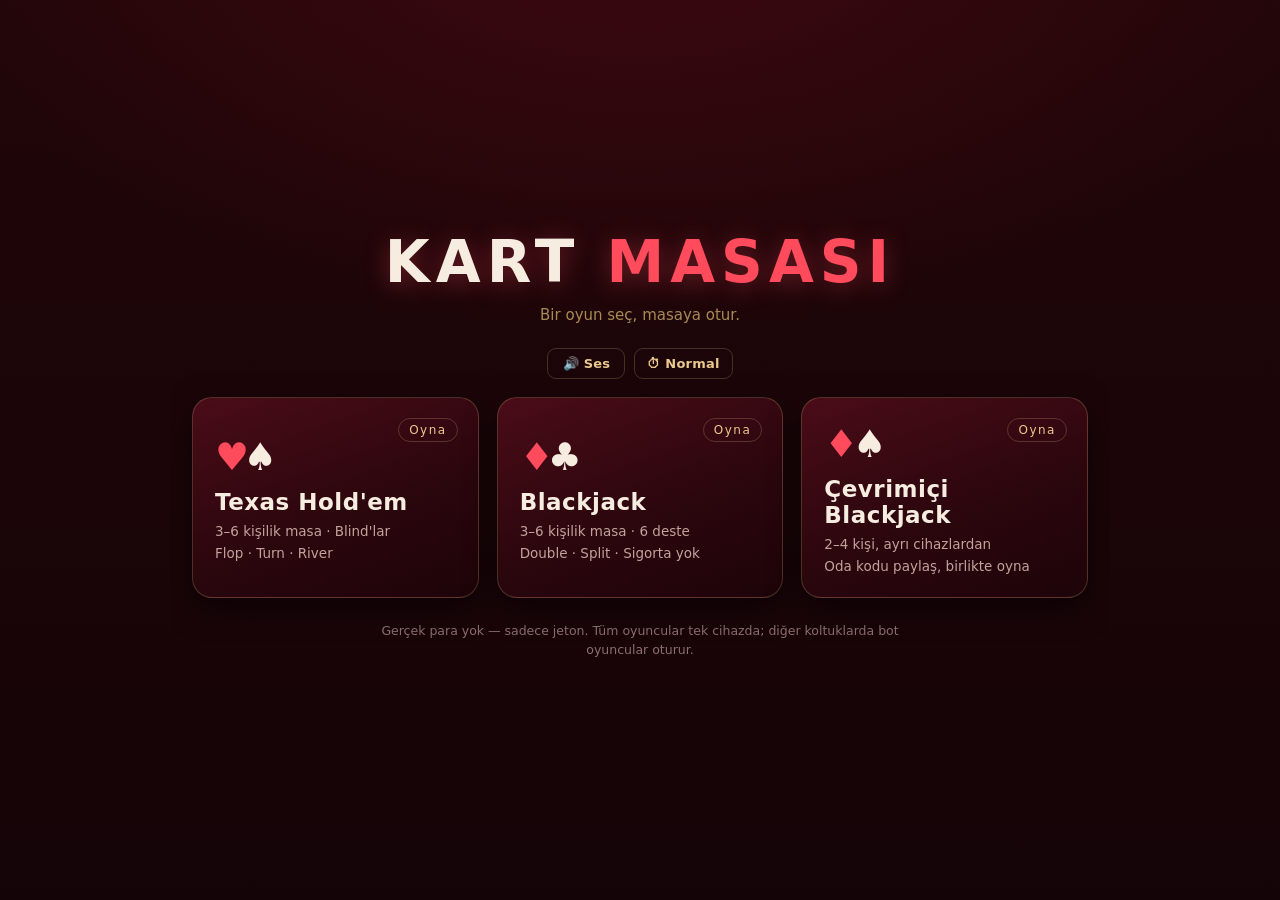
==== index.html @ 3db3d796 "Blackjack masasını sabit saat düzenine geçir Dikey ekranda koltuklar esnek satır düzenindeydi ve sır" ====
<!DOCTYPE html>
<html lang="tr">
<head>
<meta charset="utf-8">
<meta name="viewport" content="width=device-width, initial-scale=1, viewport-fit=cover, maximum-scale=1">
<title>Kart Masası — Texas Hold'em & Blackjack</title>

<link rel="manifest" href="manifest.webmanifest">
<meta name="theme-color" content="#8c1526">
<meta name="description" content="Texas Hold'em ve Blackjack — tek cihazda, botlara karşı.">
<meta name="mobile-web-app-capable" content="yes">
<meta name="apple-mobile-web-app-capable" content="yes">
<meta name="apple-mobile-web-app-status-bar-style" content="black-translucent">
<meta name="apple-mobile-web-app-title" content="Kart Masası">
<link rel="apple-touch-icon" href="icons/apple-touch-icon.png">
<link rel="icon" href="icons/icon-192.png" type="image/png">

<link rel="stylesheet" href="css/style.css?v=20">
</head>
<body>

<!-- ==================== MENÜ ==================== -->
<section id="screen-menu" class="screen active">
  <div class="menu-wrap">
    <h1 class="logo">KART <span>MASASI</span></h1>
    <p class="tagline">Bir oyun seç, masaya otur.</p>
    <div class="menu-tools">
      <button class="btn ghost small sfx-btn" data-sfx-btn>🔊 Ses</button>
      <button class="btn ghost small sfx-btn" data-speed-btn>⏱ Normal</button>
    </div>

    <div class="game-cards">
      <button class="game-card" data-game="poker">
        <div class="gc-icon"><span class="s-red">♥</span><span>♠</span></div>
        <h2>Texas Hold'em</h2>
        <p>3–6 kişilik masa · Blind'lar<br>Flop · Turn · River</p>
        <span class="gc-go">Oyna</span>
      </button>
      <button class="game-card" data-game="blackjack">
        <div class="gc-icon"><span class="s-red">♦</span><span>♣</span></div>
        <h2>Blackjack</h2>
        <p>3–6 kişilik masa · 6 deste<br>Double · Split · Sigorta yok</p>
        <span class="gc-go">Oyna</span>
      </button>
      <button class="game-card" data-game="online">
        <div class="gc-icon"><span class="s-red">♦</span><span>♠</span></div>
        <h2>Çevrimiçi Blackjack</h2>
        <p>2–4 kişi, ayrı cihazlardan<br>Oda kodu paylaş, birlikte oyna</p>
        <span class="gc-go">Oyna</span>
      </button>
    </div>
    <p class="footnote">Gerçek para yok — sadece jeton. Tüm oyuncular tek cihazda; diğer koltuklarda bot oyuncular oturur.</p>
  </div>
</section>

<!-- ==================== KURULUM ==================== -->
<section id="screen-setup" class="screen">
  <div class="menu-wrap">
    <button class="btn ghost back-btn" data-goto="menu">‹ Geri</button>
    <h2 class="setup-title" id="setup-title">Masayı Kur</h2>

    <div class="field">
      <label>Adın</label>
      <input id="setup-name" type="text" maxlength="12" value="Sen" autocomplete="off">
    </div>

    <div class="field">
      <label>Masadaki oyuncu sayısı <span class="hint">(sen dahil)</span></label>
      <div class="chip-row" id="setup-count">
        <button class="chip-btn" data-v="3">3</button>
        <button class="chip-btn selected" data-v="4">4</button>
        <button class="chip-btn" data-v="5">5</button>
        <button class="chip-btn" data-v="6">6</button>
      </div>
    </div>

    <div class="field">
      <label>Başlangıç jetonu</label>
      <div class="chip-row" id="setup-stack">
        <button class="chip-btn" data-v="500">500</button>
        <button class="chip-btn selected" data-v="1000">1.000</button>
        <button class="chip-btn" data-v="2500">2.500</button>
        <button class="chip-btn" data-v="5000">5.000</button>
      </div>
    </div>

    <div class="field" id="setup-blind-field">
      <label>Başlangıç blind'ları</label>
      <div class="chip-row" id="setup-blinds">
        <button class="chip-btn selected" data-v="10">5 / 10</button>
        <button class="chip-btn" data-v="20">10 / 20</button>
        <button class="chip-btn" data-v="50">25 / 50</button>
      </div>
    </div>

    <div class="field" id="setup-blindup-field">
      <label>Blind artışı <span class="hint">(turnuva temposu)</span></label>
      <div class="chip-row" id="setup-blindup">
        <button class="chip-btn selected" data-v="0">Kapalı</button>
        <button class="chip-btn" data-v="5">5 elde bir</button>
        <button class="chip-btn" data-v="10">10 elde bir</button>
        <button class="chip-btn" data-v="20">20 elde bir</button>
      </div>
    </div>

    <button class="btn primary big" id="setup-start">Masaya Otur</button>
  </div>
</section>

<!-- ==================== ÇEVRİMİÇİ KURULUM ==================== -->
<section id="screen-online" class="screen">
  <div class="menu-wrap">
    <button class="btn ghost back-btn" data-goto="menu">‹ Geri</button>
    <h2 class="setup-title">Çevrimiçi Blackjack</h2>

    <div class="field">
      <label>Adın</label>
      <input id="ol-name" type="text" maxlength="12" value="Sen" autocomplete="off">
    </div>

    <button class="btn primary big" id="ol-create">Yeni Oda Kur</button>
    <div class="or"><span>veya</span></div>

    <div class="field">
      <label>Oda kodu</label>
      <input id="ol-code" type="text" maxlength="8" placeholder="ABCDE"
             autocomplete="off" autocapitalize="characters" spellcheck="false">
    </div>
    <button class="btn big" id="ol-join">Odaya Katıl</button>

    <p class="footnote" id="ol-status"></p>
    <p class="footnote">Masayı kuran kişi koltuk sayısını ve jetonu belirler.
      En fazla 4 gerçek kişi oturur, kalan koltuklarda bot oynar.</p>
  </div>
</section>

<!-- ==================== POKER ==================== -->
<section id="screen-poker" class="screen">
  <header class="topbar">
    <button class="btn ghost small" data-goto="menu">‹ Menü</button>
    <div class="topbar-info">
      <span>El <b id="pk-hand">1</b></span>
      <span>Blind <b id="pk-blinds">5/10</b><i id="pk-level"></i></span>
      <span class="stage-badge" id="pk-stage">Preflop</span>
    </div>
    <div class="topbar-right">
      <button class="btn ghost small sfx-btn" id="pk-eye">👁 Açık</button>
      <button class="btn ghost small sfx-btn" data-speed-btn>⏱ Normal</button>
      <button class="btn ghost small sfx-btn" data-sfx-btn>🔊 Ses</button>
      <button class="btn ghost small" id="pk-log-toggle">Kayıt</button>
    </div>
  </header>

  <div class="table-area">
    <div class="felt" id="pk-felt">
      <div class="felt-inner"></div>
      <div class="board-zone">
        <div class="pot-display">POT <b id="pk-pot">0</b></div>
        <div class="community" id="pk-community"></div>
        <div class="board-msg" id="pk-msg"></div>
      </div>
      <div class="seats" id="pk-seats"></div>
    </div>
  </div>

  <footer class="actionbar" id="pk-actions">
    <div class="my-hand">
      <div class="hand-cards" id="pk-my-cards"></div>
      <div class="my-hand-name" id="pk-my-name"></div>
    </div>
    <div class="act-info">
      <span id="pk-you-chips">Jeton: 1000</span>
      <span id="pk-tocall"></span>
    </div>
    <div class="act-buttons">
      <button class="btn danger" id="pk-fold">Fold</button>
      <button class="btn" id="pk-check">Check</button>
      <button class="btn primary" id="pk-raise">Raise</button>
    </div>
    <div class="raise-row" id="pk-raise-row">
      <input type="range" id="pk-raise-slider" min="0" max="100" value="0">
      <div class="raise-meta">
        <b id="pk-raise-amount">0</b>
        <div class="quick">
          <button data-q="0.5">½ Pot</button>
          <button data-q="0.75">¾ Pot</button>
          <button data-q="1">Pot</button>
          <button data-q="all">All-in</button>
        </div>
        <button class="btn primary small" id="pk-raise-confirm">Onayla</button>
        <button class="btn ghost small" id="pk-raise-cancel">Vazgeç</button>
      </div>
    </div>
    <button class="btn primary big hidden" id="pk-next">Sonraki El</button>
  </footer>

  <aside class="logpanel" id="pk-logpanel"><div class="log-head">Oyun Kaydı</div><ul id="pk-log"></ul></aside>
</section>

<!-- ==================== BLACKJACK ==================== -->
<section id="screen-blackjack" class="screen">
  <header class="topbar">
    <button class="btn ghost small" data-goto="menu">‹ Menü</button>
    <div class="topbar-info">
      <span>El <b id="bj-hand">1</b></span>
      <span>Deste <b id="bj-shoe">6</b></span>
      <span class="code-badge" id="bj-code-badge" hidden></span>
      <span class="clock" id="bj-clock" hidden></span>
      <span class="stage-badge" id="bj-stage">Bahis</span>
    </div>
    <div class="topbar-right">
      <button class="btn ghost small sfx-btn" data-speed-btn>⏱ Normal</button>
      <button class="btn ghost small sfx-btn" data-sfx-btn>🔊 Ses</button>
      <button class="btn ghost small" id="bj-log-toggle">Kayıt</button>
    </div>
  </header>

  <div class="table-area">
    <div class="felt bj" id="bj-felt">
      <div class="felt-inner"></div>
      <div class="dealer-zone">
        <div class="seat-name dealer-name">KRUPİYE <span id="bj-dealer-total"></span></div>
        <div class="hand-cards" id="bj-dealer-cards"></div>
      </div>
      <div class="board-msg" id="bj-msg">Bahsini koy</div>
      <div class="bj-shoe" id="bj-shoe-visual" aria-hidden="true">
        <div class="card back"></div>
        <div class="card back"></div>
        <div class="card back"></div>
        <span class="shoe-label">DESTE</span>
      </div>
      <div class="bj-seats" id="bj-seats"></div>
    </div>
  </div>

  <footer class="actionbar">
    <div class="my-hand">
      <div class="hand-cards" id="bj-my-cards"></div>
      <div class="my-hand-name" id="bj-my-name"></div>
    </div>
    <div class="act-info">
      <span id="bj-you-chips">Jeton: 1000</span>
      <span id="bj-you-bet"></span>
    </div>
    <div class="act-buttons" id="bj-bet-buttons">
      <button class="btn" data-bet="10">+10</button>
      <button class="btn" data-bet="25">+25</button>
      <button class="btn" data-bet="100">+100</button>
      <button class="btn ghost" id="bj-bet-clear">Sıfırla</button>
      <button class="btn primary" id="bj-deal">Dağıt</button>
    </div>
    <div class="act-buttons hidden" id="bj-play-buttons">
      <button class="btn primary" id="bj-hit"><span class="lbl-wide">Kart Çek</span><span class="lbl-narrow">Çek</span></button>
      <button class="btn" id="bj-stand">Dur</button>
      <button class="btn" id="bj-double">Double</button>
      <button class="btn" id="bj-split">Split</button>
    </div>
    <button class="btn primary big hidden" id="bj-next">Sonraki El</button>
  </footer>

  <div class="lobby" id="bj-lobby" hidden>
    <div class="lobby-box">
      <div class="lobby-code">ODA KODU <b id="bj-code">—</b></div>
      <button class="btn ghost small" id="bj-copy">Kodu kopyala</button>
      <ul class="lobby-players" id="bj-lobby-players"></ul>

      <div id="bj-lobby-host" hidden>
        <div class="field">
          <label>Koltuk sayısı</label>
          <div class="chip-row" id="ol-seats">
            <button class="chip-btn" data-v="3">3</button>
            <button class="chip-btn selected" data-v="4">4</button>
            <button class="chip-btn" data-v="5">5</button>
            <button class="chip-btn" data-v="6">6</button>
          </div>
        </div>
        <div class="field">
          <label>Başlangıç jetonu</label>
          <div class="chip-row" id="ol-stack">
            <button class="chip-btn" data-v="500">500</button>
            <button class="chip-btn selected" data-v="1000">1.000</button>
            <button class="chip-btn" data-v="2500">2.500</button>
          </div>
        </div>
        <button class="btn primary big" id="bj-start-online">Oyunu Başlat</button>
      </div>
      <p class="lobby-wait" id="bj-lobby-wait">Masayı kuran kişinin başlatması bekleniyor…</p>
    </div>
  </div>

  <aside class="logpanel" id="bj-logpanel"><div class="log-head">Oyun Kaydı</div><ul id="bj-log"></ul></aside>
</section>

<!-- Kurallar ES modülü olarak yüklenir; sunucu da aynı dosyayı kullanır -->
<script type="module">
  import * as R from './js/rules.js?v=20';
  window.Rules = R;
</script>
<script src="js/sfx.js?v=20"></script>
<script src="js/speed.js?v=20"></script>
<script src="js/cards.js?v=20"></script>
<script src="js/poker.js?v=20"></script>
<script src="js/blackjack.js?v=20"></script>
<script src="js/online.js?v=20"></script>
<script src="js/app.js?v=20"></script>
</body>
</html>
---- css/style.css ----
/* ============ Kart Masası — kırmızı tema ============ */
:root{
  --bg:#150407;
  --bg-2:#210609;
  --felt-1:#8c1526;
  --felt-2:#4a0812;
  --felt-3:#2a040a;
  --red:#c8172c;
  --red-hi:#ff4b5c;
  --red-soft:#7c1020;
  --gold:#e9c98d;
  --gold-dim:#a98a55;
  --cream:#f6ece0;
  --ink:#1b1216;
  --ok:#3fbf6b;
  --line:rgba(233,201,141,.22);
  --shadow:0 10px 30px rgba(0,0,0,.55);
  --radius:14px;
  color-scheme: dark;
}

*{box-sizing:border-box}
html,body{height:100%}
body{
  margin:0;
  -webkit-tap-highlight-color:transparent;
  -webkit-user-select:none; user-select:none;
  touch-action:manipulation;
  overscroll-behavior:none;
}
input, textarea{-webkit-user-select:text; user-select:text}
body{
  font-family:-apple-system,BlinkMacSystemFont,"SF Pro Text","Segoe UI",Inter,system-ui,sans-serif;
  background:
    radial-gradient(1200px 700px at 50% -10%, #3d0810 0%, transparent 60%),
    linear-gradient(180deg, var(--bg-2), var(--bg));
  color:var(--cream);
  -webkit-font-smoothing:antialiased;
  overflow:hidden;
}

.screen{position:fixed; inset:0; display:none; flex-direction:column}
.screen.active{display:flex}
.hidden{display:none !important}
/* hidden özniteliği her zaman kazansın — .lobby{display:flex} gibi kurallar onu ezmesin */
[hidden]{display:none !important}

/* ---------- Butonlar ---------- */
.btn{
  font:inherit; font-weight:600; letter-spacing:.2px;
  padding:11px 18px; border-radius:11px; cursor:pointer;
  border:1px solid var(--line);
  background:linear-gradient(180deg,#43101a,#2a0810);
  color:var(--cream);
  transition:transform .08s ease, filter .15s ease, background .15s ease;
}
.btn:hover{filter:brightness(1.18)}
.btn:active{transform:translateY(1px)}
.btn:disabled{opacity:.35; cursor:not-allowed; filter:none}
.btn.primary{background:linear-gradient(180deg,var(--red-hi),var(--red)); border-color:#ff8a94; color:#fff; box-shadow:0 6px 18px rgba(200,23,44,.35)}
.btn.danger{background:linear-gradient(180deg,#3a1016,#240509); color:#ffb3ba; border-color:rgba(255,120,130,.3)}
.btn.ghost{background:transparent; color:var(--gold); border-color:var(--line)}
.btn.small{padding:7px 12px; font-size:13px; border-radius:9px}
.btn.big{padding:15px 26px; font-size:17px; width:100%; max-width:340px}

/* ---------- Menü ---------- */
.menu-wrap{
  margin:auto;
  padding:calc(28px + env(safe-area-inset-top)) calc(22px + env(safe-area-inset-right)) calc(28px + env(safe-area-inset-bottom)) calc(22px + env(safe-area-inset-left)); width:min(940px,100%);
  display:flex; flex-direction:column; align-items:center; gap:18px;
  max-height:100%; overflow:auto;
}
.logo{
  margin:0; font-size:clamp(34px,6vw,58px); font-weight:800; letter-spacing:6px;
  color:var(--cream); text-shadow:0 4px 24px rgba(255,75,92,.35);
}
.logo span{color:var(--red-hi)}
.tagline{margin:-8px 0 6px; color:var(--gold-dim); font-size:15px}
.footnote{margin-top:6px; color:#8b6f6f; font-size:12.5px; text-align:center; max-width:520px; line-height:1.5}

.game-cards{display:grid; grid-template-columns:repeat(auto-fit,minmax(260px,1fr)); gap:18px; width:100%}
.game-card{
  position:relative; text-align:left; cursor:pointer; color:var(--cream);
  padding:24px 22px 20px; border-radius:20px;
  border:1px solid var(--line);
  background:linear-gradient(160deg,#4a0c18 0%, #2a060d 60%, #1d0409 100%);
  box-shadow:var(--shadow);
  transition:transform .16s ease, box-shadow .16s ease, border-color .16s;
  font:inherit;
}
.game-card:hover{transform:translateY(-4px); border-color:var(--red-hi); box-shadow:0 16px 40px rgba(0,0,0,.6)}
.game-card h2{margin:10px 0 6px; font-size:23px; letter-spacing:.5px}
.game-card p{margin:0; color:#c2a29a; font-size:13.5px; line-height:1.6}
.gc-icon{font-size:38px; letter-spacing:-6px}
.gc-icon .s-red{color:var(--red-hi)}
.gc-go{
  position:absolute; top:20px; right:20px; font-size:12px; letter-spacing:1.5px;
  color:var(--gold); border:1px solid var(--line); padding:4px 10px; border-radius:20px;
}

/* ---------- Kurulum ---------- */
.back-btn{align-self:flex-start}
.setup-title{margin:4px 0 6px; font-size:28px; letter-spacing:1px}
.field{width:100%; max-width:460px; display:flex; flex-direction:column; gap:9px}
.field label{font-size:13px; color:var(--gold); letter-spacing:.6px; text-transform:uppercase}
.field .hint{color:var(--gold-dim); text-transform:none; letter-spacing:0}
.field input{
  font:inherit; padding:12px 14px; border-radius:11px; color:var(--cream);
  background:#210609; border:1px solid var(--line); outline:none;
}
.field input:focus{border-color:var(--red-hi)}
.chip-row{display:flex; gap:9px; flex-wrap:wrap}
.chip-btn{
  font:inherit; font-weight:600; cursor:pointer; flex:1; min-width:66px;
  padding:12px 8px; border-radius:11px; color:var(--cream);
  background:#240709; border:1px solid var(--line);
  transition:.15s;
}
.chip-btn:hover{border-color:var(--red-hi)}
.chip-btn.selected{background:linear-gradient(180deg,var(--red-hi),var(--red)); border-color:#ff8a94; color:#fff}

/* ---------- Üst bar ---------- */
.topbar{
  display:flex; align-items:center; justify-content:space-between; gap:10px;
  padding:calc(10px + env(safe-area-inset-top)) calc(14px + env(safe-area-inset-right)) 10px calc(14px + env(safe-area-inset-left)); border-bottom:1px solid rgba(233,201,141,.12);
  background:rgba(20,4,7,.7); backdrop-filter:blur(8px); flex:0 0 auto;
}
.topbar-right{display:flex; gap:8px; align-items:center}
.menu-tools{display:flex; gap:9px}
.sfx-btn{min-width:78px; transition:.15s}
.sfx-btn.muted{color:#8b6f6f; border-color:rgba(233,201,141,.12)}
.topbar-info{display:flex; gap:16px; align-items:center; font-size:13px; color:#c9a9a2; flex-wrap:wrap; justify-content:center}
.topbar-info b{color:var(--cream)}
.topbar-info i{font-style:normal; color:var(--gold-dim); font-size:12px}
.stage-badge{
  padding:4px 11px; border-radius:20px; font-size:12px; letter-spacing:1px; text-transform:uppercase;
  background:rgba(255,75,92,.14); border:1px solid rgba(255,75,92,.35); color:#ffb9c0;
}

/* ---------- Masa ---------- */
.table-area{flex:1 1 auto; display:flex; padding:14px; min-height:0}
.felt{
  position:relative; margin:auto; width:100%; height:100%;
  max-width:1080px; border-radius:50%/34%;
  background:
    radial-gradient(60% 70% at 50% 40%, var(--felt-1) 0%, var(--felt-2) 55%, var(--felt-3) 100%);
  border:10px solid #2c0a10;
  box-shadow:0 0 0 3px rgba(233,201,141,.25), inset 0 0 90px rgba(0,0,0,.6), var(--shadow);
}
.felt-inner{position:absolute; inset:22px; border-radius:50%/34%; border:1px dashed rgba(233,201,141,.2); pointer-events:none}
.felt.bj{border-radius:50%/40%}

.board-zone{
  position:absolute; left:50%; top:32%; transform:translate(-50%,-50%); z-index:4;
  display:flex; flex-direction:column; align-items:center; gap:9px; width:min(560px,88%);
}
.pot-display{
  font-size:12px; letter-spacing:2px; color:var(--gold);
  background:rgba(18,3,6,.88); border:1px solid var(--line); padding:5px 16px; border-radius:20px;
}
.pot-display b{color:#fff; font-size:15px; letter-spacing:0; margin-left:6px; display:inline-block}
.pot-display b.pop{animation:pop .32s ease-out}
.community{display:flex; gap:7px; justify-content:center; min-height:74px; align-items:center}
.board-msg{font-size:13.5px; color:#ffc9ce; text-align:center; min-height:19px; text-shadow:0 2px 8px #000}
.board-msg:empty{display:none}

/* ---------- Kartlar ---------- */
.card{
  position:relative; width:52px; height:74px; border-radius:7px; flex:0 0 auto;
  background:linear-gradient(160deg,#fffdf8,#eadfd0);
  color:var(--ink); box-shadow:0 4px 10px rgba(0,0,0,.5);
  display:flex; flex-direction:column; justify-content:space-between;
  padding:4px 5px; font-weight:700; line-height:1;
  animation:deal .22s ease-out;
}
.card.flying{animation:none !important}   /* desteden uçan kart: giriş animasyonu kapalı kalır */
@keyframes deal{
  from{opacity:0; transform:translateY(-26px) scale(.86) rotate(-7deg)}
  60% {opacity:1; transform:translateY(2px) scale(1.02) rotate(1.5deg)}
  to  {opacity:1; transform:none}
}
@keyframes pop{0%{transform:scale(1)}45%{transform:scale(1.22)}100%{transform:scale(1)}}
@keyframes winglow{
  0%,100%{box-shadow:0 0 0 2px rgba(233,201,141,.55), 0 0 18px rgba(233,201,141,.35)}
  50%    {box-shadow:0 0 0 3px rgba(233,201,141,.9), 0 0 34px rgba(233,201,141,.7)}
}
@keyframes chipdrop{from{opacity:0; transform:translateY(-10px) scale(.7)}to{opacity:1; transform:none}}
@keyframes chipdrop2{
  from{opacity:0; transform:translateX(-50%) translateY(-10px) scale(.7)}
  to  {opacity:1; transform:translateX(-50%)}
}
.card.red{color:#c8172c}
.card .r{font-size:15px}
.card .s{font-size:15px; align-self:flex-end}
.card .big{position:absolute; inset:0; display:flex; align-items:center; justify-content:center; font-size:26px; opacity:.9}
.card.back{
  background:
    repeating-linear-gradient(45deg,#8c1526 0 6px,#6b0f1d 6px 12px);
  border:2px solid #e9c98d33; box-shadow:inset 0 0 0 3px #2a040a, 0 4px 10px rgba(0,0,0,.5);
}
.card.lg{width:76px; height:108px; border-radius:9px; padding:6px 7px}
.card.lg .r{font-size:22px}
.card.lg .s{font-size:22px}
.card.lg .big{font-size:40px}
.card.sm{width:38px; height:54px; border-radius:5px}
.card.sm .r{font-size:11px}
.card.sm .s{font-size:11px}
.card.sm .big{font-size:18px}
.card.win{outline:2px solid var(--gold); box-shadow:0 0 18px rgba(233,201,141,.7)}
.card.dim{opacity:.45; filter:grayscale(.4)}

/* ---------- Poker koltukları ---------- */
.seats{position:absolute; inset:0}
.seat{
  position:absolute; transform:translateX(-50%);
  width:120px; display:flex; flex-direction:column; align-items:center; gap:5px;
  transition:opacity .2s;
}
.seat .hand-cards{display:flex; gap:5px; height:78px; min-height:0; align-items:center}
.seat.you .hand-cards{height:0}
.seat.active{z-index:6}
.seat.you{z-index:5}
.seat-plate{
  width:100%; text-align:center; padding:6px 8px; border-radius:11px;
  background:linear-gradient(180deg,rgba(35,7,11,.95),rgba(20,4,7,.95));
  border:1px solid var(--line); box-shadow:0 4px 14px rgba(0,0,0,.5);
}
.seat-name{font-size:12.5px; font-weight:700; letter-spacing:.4px; white-space:nowrap; overflow:hidden; text-overflow:ellipsis}
.seat-chips{font-size:12px; color:var(--gold); margin-top:2px}
.seat.active .seat-plate{border-color:var(--red-hi); box-shadow:0 0 0 2px rgba(255,75,92,.35), 0 0 22px rgba(255,75,92,.4)}
.seat.folded{opacity:.42}
.seat.you .seat-plate{background:linear-gradient(180deg,#5a1020,#2c0810); border-color:var(--gold)}
.seat-status{
  font-size:11px; letter-spacing:.6px; text-transform:uppercase; color:#ffb9c0;
  min-height:14px; margin-top:3px;
}
.seat-bet{
  font-size:11.5px; font-weight:700; color:#1a0d0d; background:var(--gold);
  padding:2px 9px; border-radius:20px; box-shadow:0 3px 8px rgba(0,0,0,.5);
}
.seat-bet.empty{visibility:hidden}
.seat .seat-bet{position:absolute; bottom:-11px; left:50%; transform:translateX(-50%); z-index:3}
.seat .seat-bet:not(.empty){animation:chipdrop2 .22s ease-out}
.bj-seat .seat-bet:not(.empty){animation:chipdrop .22s ease-out}
.seat.winner .seat-plate{animation:winglow 1.1s ease-in-out infinite; border-color:var(--gold)}
.bj-seat.winner .seat-plate{animation:winglow 1.1s ease-in-out infinite; border-color:var(--gold)}
.dealer-btn{
  position:absolute; top:-6px; right:-6px; width:22px; height:22px; border-radius:50%;
  background:linear-gradient(180deg,#fff,#d7c7ae); color:#3a0a12; font-size:11px; font-weight:800;
  display:flex; align-items:center; justify-content:center; box-shadow:0 2px 6px rgba(0,0,0,.6);
}
.seat-wrap{position:relative; width:100%}
.hand-label{font-size:11px; color:var(--gold); letter-spacing:.4px}

/* ---------- Blackjack ---------- */
.dealer-zone{
  position:absolute; left:50%; top:10%; transform:translateX(-50%);
  display:flex; flex-direction:column; align-items:center; gap:7px;
}
.dealer-name{
  font-size:12px; letter-spacing:2.4px; color:var(--gold);
  background:rgba(0,0,0,.35); border:1px solid var(--line); padding:4px 14px; border-radius:20px;
}
.hand-cards{display:flex; gap:5px; align-items:center; min-height:76px}
.dealer-zone .hand-cards{height:78px; min-height:0}

/* masanın ortasındaki deste */
.bj-shoe{
  position:absolute; left:50%; top:40%; transform:translate(-50%,-50%);
  width:46px; height:64px; z-index:1;
}
.bj-shoe .card{
  position:absolute; left:0; top:0; width:46px; height:64px; border-radius:6px;
  animation:none; box-shadow:0 3px 9px rgba(0,0,0,.55);
}
.bj-shoe .card:nth-child(2){transform:translate(2.5px,-2.5px)}
.bj-shoe .card:nth-child(3){transform:translate(5px,-5px)}
.shoe-label{
  position:absolute; left:50%; top:74px; transform:translateX(-50%);
  font-size:9.5px; letter-spacing:2.4px; color:var(--gold-dim); white-space:nowrap;
}

.felt.bj .board-msg{
  /* halkanın boş bandı: destenin altı, 3/9 ve 4:30/7:30 koltuklarının arası */
  position:absolute; left:50%; top:55%; transform:translate(-50%,-50%);
  width:min(33%,280px); z-index:2;
  white-space:nowrap; overflow:hidden; text-overflow:ellipsis;
  background:rgba(14,3,6,.9); border:1px solid var(--line);
  border-radius:12px; padding:4px 10px;
}
.felt.bj .board-msg b{color:#fff; letter-spacing:1.5px}

/* oyuncu noktaları: masanın alt yarısında, sabit konumlarda */
.bj-seats{position:absolute; inset:0}
.bj-seat{
  position:absolute; transform:translate(-50%,-50%); width:124px;
  display:flex; flex-direction:column; align-items:center; gap:5px;
  transition:opacity .2s;
}
.bj-seat.active{z-index:6}
.bj-seat.you{z-index:5}
.bj-seat .seat-plate{width:100%}
.bj-seat .hands{display:flex; gap:7px; align-items:flex-end; justify-content:center}
.bj-seat .cards-row{display:flex; align-items:center; justify-content:center; height:58px}
.bj-seat .hand-cards{height:58px; min-height:0}
.bj-seat .hand-cards .card:nth-child(n+3){margin-left:-20px}
.bj-hand .total{min-height:15px}
/* boş nokta: kart gelmeden önce nereye geleceği belli olsun */
.bj-spot{
  width:40px; height:56px; border-radius:6px; flex:0 0 auto;
  border:1px dashed rgba(233,201,141,.25); background:rgba(0,0,0,.14);
}
.bj-hand{display:flex; flex-direction:column; align-items:center; gap:3px; padding:4px; border-radius:9px; border:1px solid transparent}
.bj-hand.active{border-color:var(--red-hi); background:rgba(255,75,92,.1)}
.bj-hand .total{font-size:11.5px; font-weight:700; color:var(--gold)}
.bj-hand .res{font-size:10.5px; letter-spacing:.8px; text-transform:uppercase; min-height:13px}
.res.win{color:#7ee89f}.res.lose{color:#ff8a94}.res.push{color:#e9c98d}.res.bj{color:#ffd76e}
.bj-seat.active .seat-plate{border-color:var(--red-hi); box-shadow:0 0 0 2px rgba(255,75,92,.35)}
.bj-seat.you .seat-plate{background:linear-gradient(180deg,#5a1020,#2c0810); border-color:var(--gold)}
.bj-seat.out{opacity:.4}

/* ---------- Aksiyon barı ---------- */
.actionbar{
  flex:0 0 auto; padding:12px 16px calc(14px + env(safe-area-inset-bottom));
  border-top:1px solid rgba(233,201,141,.12);
  background:linear-gradient(180deg,rgba(28,6,10,.85),rgba(16,3,5,.95));
  display:flex; flex-direction:column; align-items:center; gap:10px;
}
/* Oyuncunun kendi eli. Yükseklik sabit tutulur ki kart geldiğinde
   aksiyon barı büyüyüp masayı yukarı aşağı oynatmasın. */
.my-hand{
  display:flex; flex-direction:column; align-items:center; gap:5px;
  margin-top:-46px; min-height:136px;
}
.my-hand .hand-cards{
  display:flex; gap:8px; height:108px; min-height:0; align-items:center;
  filter:drop-shadow(0 10px 18px rgba(0,0,0,.65));
}
/* kart yokken yerin belli olsun */
.my-hand.empty .hand-cards{filter:none}
.my-hand.empty .hand-cards::before,
.my-hand.empty .hand-cards::after{
  content:''; width:76px; height:108px; border-radius:9px;
  border:1px dashed rgba(233,201,141,.22); background:rgba(0,0,0,.14);
}
.my-hand .card{border:1px solid rgba(233,201,141,.45)}
.my-hand-name{
  font-size:12.5px; letter-spacing:.6px; color:var(--gold); min-height:16px;
  background:rgba(0,0,0,.4); border:1px solid var(--line); padding:3px 12px; border-radius:20px;
}
.my-hand-name:empty{display:none}
.act-info{display:flex; gap:18px; font-size:13px; color:var(--gold)}
.act-buttons{display:flex; gap:10px; flex-wrap:wrap; justify-content:center}
.act-buttons .btn{min-width:104px}
.lbl-narrow{display:none}
.raise-row{display:none; flex-direction:column; align-items:center; gap:9px; width:min(560px,100%)}
.raise-row.open{display:flex}
.raise-row input[type=range]{width:100%; accent-color:var(--red-hi)}
.raise-meta{display:flex; align-items:center; gap:10px; flex-wrap:wrap; justify-content:center}
.raise-meta b{font-size:19px; color:#fff; min-width:64px; text-align:center}
.quick{display:flex; gap:6px}
.quick button{
  font:inherit; font-size:12px; padding:6px 10px; border-radius:8px; cursor:pointer;
  background:#2a0810; color:var(--gold); border:1px solid var(--line);
}
.quick button:hover{border-color:var(--red-hi)}

/* ---------- Log ---------- */
.logpanel{
  position:absolute; right:0; top:52px; bottom:0; width:290px; max-width:80vw;
  background:rgba(14,3,5,.94); border-left:1px solid var(--line);
  transform:translateX(100%); transition:transform .22s ease; z-index:20;
  display:flex; flex-direction:column;
}
.logpanel.open{transform:none}
.log-head{padding:12px 14px; font-size:12px; letter-spacing:2px; color:var(--gold); border-bottom:1px solid var(--line)}
.logpanel ul{list-style:none; margin:0; padding:10px 14px; overflow:auto; font-size:12.5px; line-height:1.65; color:#d8c0bb}
.logpanel li{padding:3px 0; border-bottom:1px solid rgba(255,255,255,.04)}
.logpanel li.hl{color:#ffd76e}

/* ---------- Küçük ekran ---------- */
@media (max-width:780px){
  .seat{width:104px}
  .card{width:42px; height:60px}
  .card .r,.card .s{font-size:12px}
  .card .big{font-size:20px}
  .bj-seat{min-width:96px}
  .bj-seat .seat-plate{min-width:96px}
  .act-buttons .btn{min-width:84px; padding:10px 12px; font-size:14px}
  .table-area{padding:8px}
}
@media (max-height:680px){
  .felt{border-radius:50%/40%}
  .card{width:44px; height:62px}
}

@media (prefers-reduced-motion: reduce){
  .card, .seat-bet:not(.empty), .pot-display b.pop{animation:none !important}
  .seat.winner .seat-plate, .bj-seat.winner .seat-plate{animation:none !important}
}

/* ---------- kısa pencerelerde masayı sıkıştır ---------- */
@media (max-height:640px){
  .card.lg{width:58px; height:84px; border-radius:7px}
  .card.lg .r, .card.lg .s{font-size:16px}
  .card.lg .big{font-size:28px}
  .my-hand{min-height:110px; margin-top:-38px}
  .my-hand .hand-cards{height:84px}
  .my-hand.empty .hand-cards::before,
  .my-hand.empty .hand-cards::after{width:58px; height:84px}

  .dealer-zone{top:7%}
  .dealer-zone .hand-cards{height:64px}
  .felt.bj .board-msg{top:27%}
  .bj-shoe{top:36%; width:38px; height:53px}
  .bj-shoe .card{width:38px; height:53px}
  .shoe-label{top:60px}
  .bj-seat{width:112px}
  .seat{width:104px}
  .seat .hand-cards{height:64px}
}

/* ============================================================
   Dikey ekran (telefon) — oyuncu noktaları satırlara sarılır
   ============================================================ */
@media (orientation:portrait) and (max-width:820px){
  /* Dikey ekranda dikey alan çok kıt: masa 667px yükseklikte bile
     krupiye + iki oyuncu sırası + kendi elin sığacak şekilde sıkıştırılır. */
  .table-area{padding:6px}
  .felt{border-radius:30px/14%; border-width:7px}

  /* Poker dikeyde satırlara sarılır; blackjack sabit saat düzeninde kalır. */
  .seats{
    position:absolute; left:0; right:0; top:auto; bottom:2%;
    display:flex; flex-wrap:wrap; justify-content:center; align-items:flex-end;
    gap:8px 6px; padding:0 5px;
  }
  .seat{
    position:static !important; left:auto !important; bottom:auto !important;
    transform:none !important; min-width:0;
    width:calc(100% / var(--cols, 3) - 6px);
  }
  .bj-seat{width:96px}
  .seat .seat-plate, .bj-seat .seat-plate{min-width:0; width:100%; padding:3px 5px}
  .seat-name{font-size:11px}
  .seat-chips{font-size:10px; margin-top:1px}
  .seat-status{font-size:9.5px; min-height:12px; margin-top:1px}
  .seat-bet{font-size:10.5px; padding:1px 7px}

  /* kart boyları */
  .card{width:34px; height:48px; border-radius:5px; padding:3px}
  .card .r, .card .s{font-size:10px}
  .card .big{font-size:15px}
  .card.sm{width:29px; height:41px; border-radius:4px}
  .card.sm .r, .card.sm .s{font-size:8.5px}
  .card.sm .big{font-size:13px}
  .card.lg{width:54px; height:78px; border-radius:7px; padding:4px}
  .card.lg .r, .card.lg .s{font-size:15px}
  .card.lg .big{font-size:26px}

  /* oyuncu noktaları */
  .seat{gap:3px}
  .seat .hand-cards{height:50px; gap:3px}
  .bj-seat{gap:2px}
  .bj-seat .cards-row, .bj-seat .hand-cards{height:44px}
  .bj-hand{padding:1px}
  .bj-hand .total{min-height:12px; font-size:10px}
  .bj-hand .res{min-height:10px; font-size:9px}
  .bj-spot{width:29px; height:41px}
  .bj-seat .hand-cards .card:nth-child(n+3){margin-left:-15px}

  /* kendi elin */
  .my-hand{min-height:100px; margin-top:-30px; gap:4px}
  .my-hand .hand-cards{height:78px; gap:6px}
  .my-hand-name{font-size:11.5px; padding:2px 10px}
  .my-hand.empty .hand-cards::before,
  .my-hand.empty .hand-cards::after{width:54px; height:78px}

  /* poker: ortak kartlar üstten sabit */
  .board-zone{top:4%; transform:translateX(-50%); gap:5px; width:96%}
  .community{min-height:50px; gap:3px}
  .pot-display{padding:4px 12px; font-size:11px}
  .board-msg{font-size:11px; line-height:1.3}

  /* blackjack: krupiye üstte, deste yanında, mesaj araya */
  .dealer-zone{top:2%; gap:4px}
  .dealer-zone .hand-cards{height:52px; gap:4px}
  /* krupiye çok kart çekince kartlar serilsin, sıra genişleyip desteye çarpmasın */
  .dealer-zone .hand-cards .card:nth-child(n+4){margin-left:-14px}
  .dealer-name{font-size:10.5px; letter-spacing:1.8px; padding:3px 10px}
  /* mesaj halkanın ortasında, destenin altında */
  .felt.bj .board-msg{
    top:55%; bottom:auto; font-size:11px; width:min(34%,200px); z-index:6;
    white-space:nowrap; overflow:hidden; text-overflow:ellipsis;
    background:rgba(14,3,6,.9); border:1px solid var(--line);
    border-radius:12px; padding:4px 8px;
  }
  .bj-shoe{top:40%; left:50%; width:28px; height:40px}
  .bj-shoe .card{width:28px; height:40px}
  .shoe-label{top:44px; font-size:7.5px; letter-spacing:1.6px}

  /* aksiyon butonları tek satırda kalsın */
  .actionbar{padding:8px 10px calc(10px + env(safe-area-inset-bottom)); gap:7px}
  .act-info{font-size:12px; gap:14px}
  .act-buttons{gap:6px; flex-wrap:nowrap; width:100%}
  .act-buttons .btn{min-width:0; flex:1 1 0; min-height:44px; font-size:13px; padding:10px 4px; white-space:nowrap; letter-spacing:0}
  .lbl-wide{display:none}
  .lbl-narrow{display:inline}
  #bj-bet-buttons .btn{font-size:13px}
  .quick button{min-height:34px; padding:6px 9px; font-size:11.5px}
  .game-cards{grid-template-columns:1fr}
}

/* Yatay ekran, alçak telefon: masayı iyice yassılt */
@media (orientation:landscape) and (max-height:460px){
  .card.lg{width:52px; height:74px}
  .card.lg .r, .card.lg .s{font-size:15px}
  .card.lg .big{font-size:26px}
  .my-hand{min-height:98px; margin-top:-32px}
  .my-hand .hand-cards{height:74px}
  .my-hand.empty .hand-cards::before,
  .my-hand.empty .hand-cards::after{width:52px; height:74px}
  .actionbar{padding-top:8px; gap:6px}
  .act-info{font-size:12px}
}

/* Dar ekranda üst bar iki satıra sarılsın, butonlar taşmasın */
@media (max-width:600px){
  .topbar{flex-wrap:wrap; justify-content:space-between; gap:6px}
  .topbar-info{order:3; width:100%; justify-content:center; gap:12px}
  .topbar .btn.small{padding:7px 9px; font-size:12px; min-height:32px}
  .topbar-right{gap:5px; flex-wrap:wrap; justify-content:flex-end}
}

/* ============================================================
   Çevrimiçi masa: lobi, oda kodu, süre göstergesi
   ============================================================ */
.or{display:flex; align-items:center; gap:12px; width:100%; max-width:460px; color:var(--gold-dim); font-size:12px}
.or::before, .or::after{content:''; flex:1; height:1px; background:var(--line)}

.code-badge{
  font-family:ui-monospace,SFMono-Regular,Menlo,monospace; letter-spacing:2px;
  padding:3px 10px; border-radius:8px; color:var(--gold);
  background:rgba(233,201,141,.1); border:1px solid var(--line);
}
.clock{
  padding:3px 10px; border-radius:20px; font-size:12px; font-variant-numeric:tabular-nums;
  background:rgba(255,255,255,.06); border:1px solid var(--line); color:#d8c0bb;
}
.clock.urgent{background:rgba(255,75,92,.2); border-color:var(--red-hi); color:#fff}

.lobby{
  position:absolute; inset:0; z-index:30; display:flex; align-items:center; justify-content:center;
  background:rgba(10,2,4,.82); backdrop-filter:blur(6px); padding:16px;
}
.lobby-box{
  width:min(420px,100%); max-height:100%; overflow:auto;
  display:flex; flex-direction:column; align-items:center; gap:12px;
  padding:22px 20px; border-radius:20px;
  background:linear-gradient(160deg,#4a0c18,#22050b);
  border:1px solid var(--line); box-shadow:var(--shadow);
}
.lobby-code{font-size:12px; letter-spacing:2px; color:var(--gold-dim); text-align:center}
.lobby-code b{
  display:block; margin-top:6px; font-size:36px; letter-spacing:8px; color:#fff;
  font-family:ui-monospace,SFMono-Regular,Menlo,monospace;
}
.lobby-players{list-style:none; margin:0; padding:0; width:100%; display:flex; flex-direction:column; gap:5px}
.lobby-players li{
  padding:8px 12px; border-radius:10px; font-size:13.5px; color:#d8c0bb;
  background:rgba(0,0,0,.28); border:1px solid rgba(233,201,141,.12);
}
.lobby-players li.me{color:var(--cream); border-color:var(--gold)}
.lobby-wait{margin:2px 0 0; color:var(--gold-dim); font-size:12.5px; text-align:center}
#bj-lobby-host{width:100%; display:flex; flex-direction:column; align-items:center; gap:12px}

@media (orientation:portrait) and (max-width:820px){
  .lobby-code b{font-size:30px; letter-spacing:6px}
  .lobby-box{padding:18px 14px; gap:10px}
}
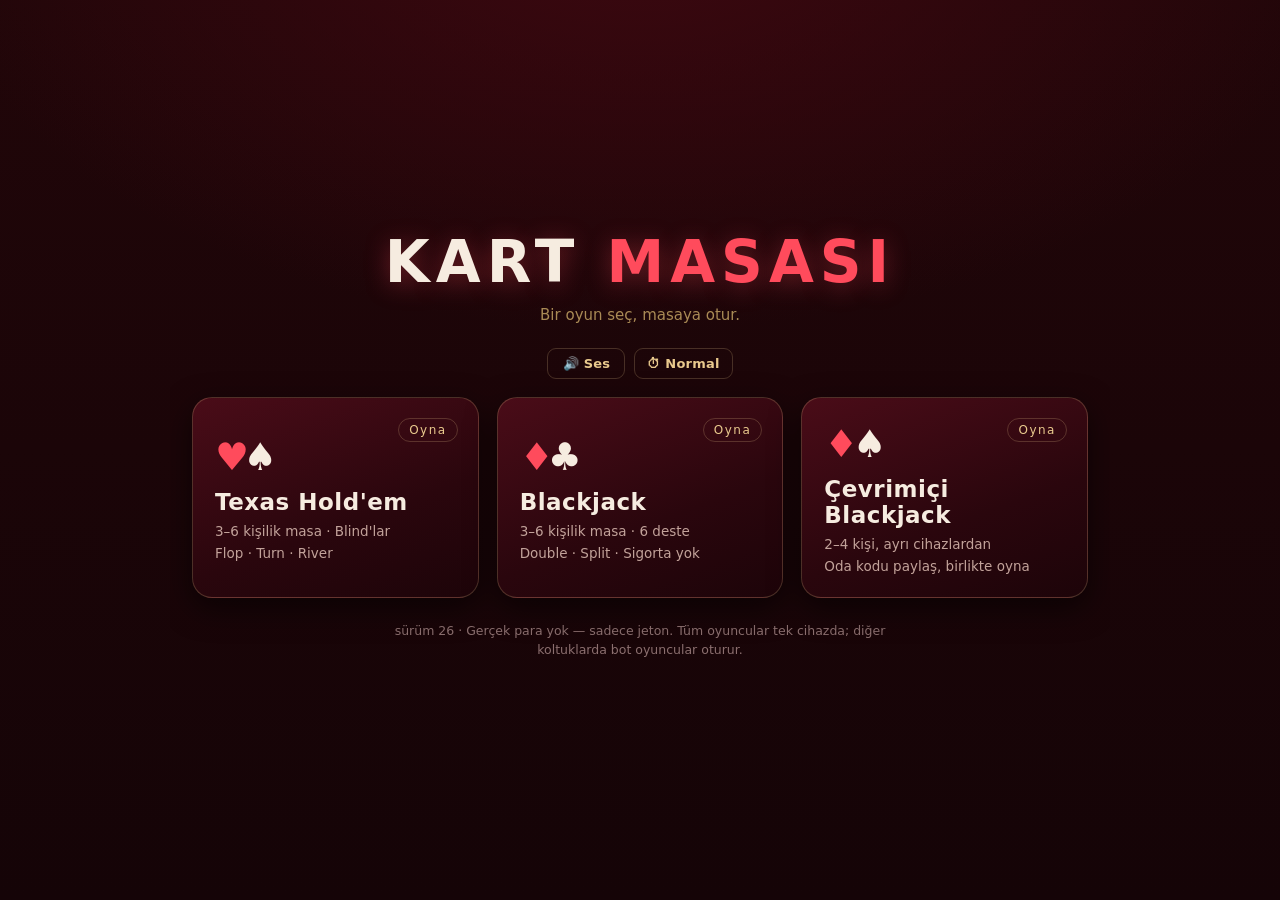
==== commit b8f8db72: "Halka yerleşimini her masa boyutunda çakışmasız hale getir Ekran görüntüsünden anlaşıldı ki eski esn" ====
--- a/index.html
+++ b/index.html
@@ -15,7 +15,7 @@
 <link rel="apple-touch-icon" href="icons/apple-touch-icon.png">
 <link rel="icon" href="icons/icon-192.png" type="image/png">
 
-<link rel="stylesheet" href="css/style.css?v=20">
+<link rel="stylesheet" href="css/style.css?v=26">
 </head>
 <body>
 
@@ -49,7 +49,7 @@
         <span class="gc-go">Oyna</span>
       </button>
     </div>
-    <p class="footnote">Gerçek para yok — sadece jeton. Tüm oyuncular tek cihazda; diğer koltuklarda bot oyuncular oturur.</p>
+    <p class="footnote"><span data-version>sürüm —</span> · Gerçek para yok — sadece jeton. Tüm oyuncular tek cihazda; diğer koltuklarda bot oyuncular oturur.</p>
   </div>
 </section>
 
@@ -194,7 +194,7 @@
     <button class="btn primary big hidden" id="pk-next">Sonraki El</button>
   </footer>
 
-  <aside class="logpanel" id="pk-logpanel"><div class="log-head">Oyun Kaydı</div><ul id="pk-log"></ul></aside>
+  <aside class="logpanel" id="pk-logpanel"><div class="log-head">Oyun Kaydı <span data-version></span></div><ul id="pk-log"></ul></aside>
 </section>
 
 <!-- ==================== BLACKJACK ==================== -->
@@ -288,20 +288,20 @@
     </div>
   </div>
 
-  <aside class="logpanel" id="bj-logpanel"><div class="log-head">Oyun Kaydı</div><ul id="bj-log"></ul></aside>
+  <aside class="logpanel" id="bj-logpanel"><div class="log-head">Oyun Kaydı <span data-version></span></div><ul id="bj-log"></ul></aside>
 </section>
 
 <!-- Kurallar ES modülü olarak yüklenir; sunucu da aynı dosyayı kullanır -->
 <script type="module">
-  import * as R from './js/rules.js?v=20';
+  import * as R from './js/rules.js?v=26';
   window.Rules = R;
 </script>
-<script src="js/sfx.js?v=20"></script>
-<script src="js/speed.js?v=20"></script>
-<script src="js/cards.js?v=20"></script>
-<script src="js/poker.js?v=20"></script>
-<script src="js/blackjack.js?v=20"></script>
-<script src="js/online.js?v=20"></script>
-<script src="js/app.js?v=20"></script>
+<script src="js/sfx.js?v=26"></script>
+<script src="js/speed.js?v=26"></script>
+<script src="js/cards.js?v=26"></script>
+<script src="js/poker.js?v=26"></script>
+<script src="js/blackjack.js?v=26"></script>
+<script src="js/online.js?v=26"></script>
+<script src="js/app.js?v=26"></script>
 </body>
 </html>
--- a/css/style.css
+++ b/css/style.css
@@ -292,6 +292,7 @@
 
 /* oyuncu noktaları: masanın alt yarısında, sabit konumlarda */
 .bj-seats{position:absolute; inset:0}
+.bj-seats[data-n="6"] .bj-seat{width:108px}
 .bj-seat{
   position:absolute; transform:translate(-50%,-50%); width:124px;
   display:flex; flex-direction:column; align-items:center; gap:5px;
@@ -384,8 +385,7 @@
   .card{width:42px; height:60px}
   .card .r,.card .s{font-size:12px}
   .card .big{font-size:20px}
-  .bj-seat{min-width:96px}
-  .bj-seat .seat-plate{min-width:96px}
+  /* halka düzeninde koltuk genişliği width ile veriliyor; min-width onu ezmesin */
   .act-buttons .btn{min-width:84px; padding:10px 12px; font-size:14px}
   .table-area{padding:8px}
 }
@@ -440,7 +440,19 @@
     transform:none !important; min-width:0;
     width:calc(100% / var(--cols, 3) - 6px);
   }
-  .bj-seat{width:96px}
+  .bj-seat{width:84px}
+  /* 6 kişilik masada halka sıkışır: koltuklar hem dar hem alçak olmalı */
+  .bj-seats[data-n="6"] .bj-seat{width:74px; gap:1px}
+  .bj-seats[data-n="6"] .bj-seat .card.sm{width:25px; height:35px}
+  .bj-seats[data-n="6"] .bj-seat .cards-row,
+  .bj-seats[data-n="6"] .bj-seat .hand-cards{height:38px}
+  .bj-seats[data-n="6"] .bj-spot{width:25px; height:35px}
+  .bj-seats[data-n="6"] .bj-hand .total{min-height:10px; font-size:9px}
+  .bj-seats[data-n="6"] .bj-hand .res{min-height:0; font-size:8px}
+  .bj-seats[data-n="6"] .seat-plate{padding:2px 4px}
+  .bj-seats[data-n="6"] .seat-name{font-size:10px}
+  .bj-seats[data-n="6"] .seat-chips{font-size:9px}
+  .bj-seats[data-n="6"] .seat-bet{font-size:9.5px; padding:1px 6px}
   .seat .seat-plate, .bj-seat .seat-plate{min-width:0; width:100%; padding:3px 5px}
   .seat-name{font-size:11px}
   .seat-chips{font-size:10px; margin-top:1px}
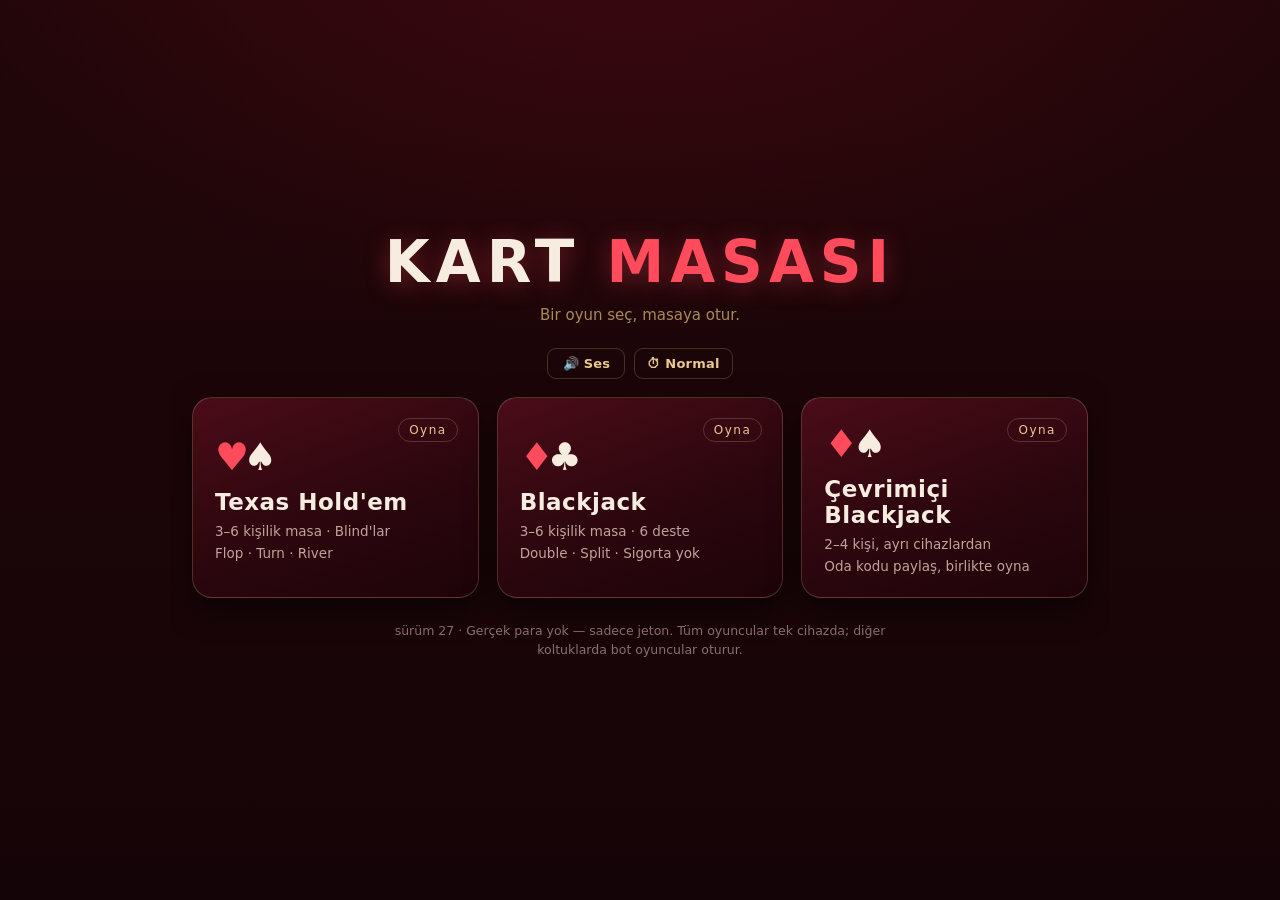
==== commit 6e69b783: "Koltukları yüzde yerine ölçülen piksele göre yerleştir iOS'taki ekran görüntüsü sorunu tam olarak gö" ====
--- a/index.html
+++ b/index.html
@@ -15,7 +15,7 @@
 <link rel="apple-touch-icon" href="icons/apple-touch-icon.png">
 <link rel="icon" href="icons/icon-192.png" type="image/png">
 
-<link rel="stylesheet" href="css/style.css?v=26">
+<link rel="stylesheet" href="css/style.css?v=27">
 </head>
 <body>
 
@@ -293,15 +293,15 @@
 
 <!-- Kurallar ES modülü olarak yüklenir; sunucu da aynı dosyayı kullanır -->
 <script type="module">
-  import * as R from './js/rules.js?v=26';
+  import * as R from './js/rules.js?v=27';
   window.Rules = R;
 </script>
-<script src="js/sfx.js?v=26"></script>
-<script src="js/speed.js?v=26"></script>
-<script src="js/cards.js?v=26"></script>
-<script src="js/poker.js?v=26"></script>
-<script src="js/blackjack.js?v=26"></script>
-<script src="js/online.js?v=26"></script>
-<script src="js/app.js?v=26"></script>
+<script src="js/sfx.js?v=27"></script>
+<script src="js/speed.js?v=27"></script>
+<script src="js/cards.js?v=27"></script>
+<script src="js/poker.js?v=27"></script>
+<script src="js/blackjack.js?v=27"></script>
+<script src="js/online.js?v=27"></script>
+<script src="js/app.js?v=27"></script>
 </body>
 </html>
--- a/css/style.css
+++ b/css/style.css
@@ -291,7 +291,7 @@
 .felt.bj .board-msg b{color:#fff; letter-spacing:1.5px}
 
 /* oyuncu noktaları: masanın alt yarısında, sabit konumlarda */
-.bj-seats{position:absolute; inset:0}
+.bj-seats{position:absolute; top:0; left:0; width:100%; height:100%}
 .bj-seats[data-n="6"] .bj-seat{width:108px}
 .bj-seat{
   position:absolute; transform:translate(-50%,-50%); width:124px;
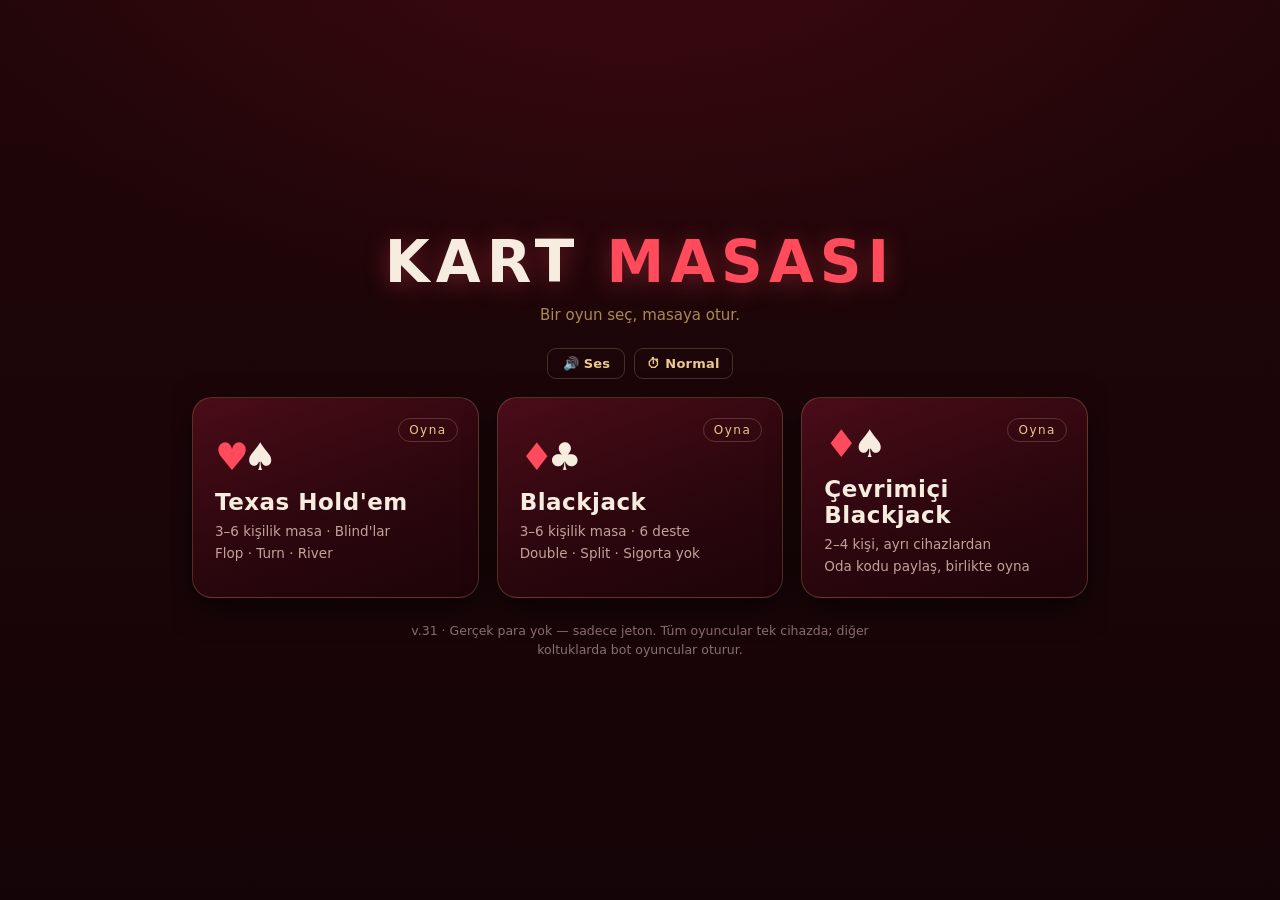
==== commit 450ea75a: "Krupiye/deste/mesaj üst üste binmesini gider, dağıtımı saat yönüne al Koltukları piksele çevirmiştim" ====
--- a/index.html
+++ b/index.html
@@ -15,7 +15,7 @@
 <link rel="apple-touch-icon" href="icons/apple-touch-icon.png">
 <link rel="icon" href="icons/icon-192.png" type="image/png">
 
-<link rel="stylesheet" href="css/style.css?v=27">
+<link rel="stylesheet" href="css/style.css?v=31">
 </head>
 <body>
 
@@ -49,7 +49,7 @@
         <span class="gc-go">Oyna</span>
       </button>
     </div>
-    <p class="footnote"><span data-version>sürüm —</span> · Gerçek para yok — sadece jeton. Tüm oyuncular tek cihazda; diğer koltuklarda bot oyuncular oturur.</p>
+    <p class="footnote"><span data-version>v.—</span> · Gerçek para yok — sadece jeton. Tüm oyuncular tek cihazda; diğer koltuklarda bot oyuncular oturur.</p>
   </div>
 </section>
 
@@ -293,15 +293,15 @@
 
 <!-- Kurallar ES modülü olarak yüklenir; sunucu da aynı dosyayı kullanır -->
 <script type="module">
-  import * as R from './js/rules.js?v=27';
+  import * as R from './js/rules.js?v=31';
   window.Rules = R;
 </script>
-<script src="js/sfx.js?v=27"></script>
-<script src="js/speed.js?v=27"></script>
-<script src="js/cards.js?v=27"></script>
-<script src="js/poker.js?v=27"></script>
-<script src="js/blackjack.js?v=27"></script>
-<script src="js/online.js?v=27"></script>
-<script src="js/app.js?v=27"></script>
+<script src="js/sfx.js?v=31"></script>
+<script src="js/speed.js?v=31"></script>
+<script src="js/cards.js?v=31"></script>
+<script src="js/poker.js?v=31"></script>
+<script src="js/blackjack.js?v=31"></script>
+<script src="js/online.js?v=31"></script>
+<script src="js/app.js?v=31"></script>
 </body>
 </html>
--- a/css/style.css
+++ b/css/style.css
@@ -441,18 +441,23 @@
     width:calc(100% / var(--cols, 3) - 6px);
   }
   .bj-seat{width:84px}
-  /* 6 kişilik masada halka sıkışır: koltuklar hem dar hem alçak olmalı */
-  .bj-seats[data-n="6"] .bj-seat{width:74px; gap:1px}
+
+  /* 4 kişiden itibaren halkada 45°'lik komşular çıkıyor; koltuk boyu
+     kısaltılmazsa 3 ile 4:30 (ve 9 ile 7:30) dikeyde birbirine değiyor. */
+  .bj-seats:not([data-n="3"]) .bj-seat{gap:1px}
+  .bj-seats:not([data-n="3"]) .bj-hand .total{min-height:10px; font-size:9px}
+  .bj-seats:not([data-n="3"]) .bj-hand .res{min-height:0; font-size:8px}
+  .bj-seats:not([data-n="3"]) .seat-plate{padding:2px 4px}
+  .bj-seats:not([data-n="3"]) .seat-name{font-size:10px}
+  .bj-seats:not([data-n="3"]) .seat-chips{font-size:9px}
+  .bj-seats:not([data-n="3"]) .seat-bet{font-size:9.5px; padding:1px 6px}
+
+  /* 6 kişilikte ayrıca yatayda da daralır */
+  .bj-seats[data-n="6"] .bj-seat{width:74px}
   .bj-seats[data-n="6"] .bj-seat .card.sm{width:25px; height:35px}
   .bj-seats[data-n="6"] .bj-seat .cards-row,
   .bj-seats[data-n="6"] .bj-seat .hand-cards{height:38px}
   .bj-seats[data-n="6"] .bj-spot{width:25px; height:35px}
-  .bj-seats[data-n="6"] .bj-hand .total{min-height:10px; font-size:9px}
-  .bj-seats[data-n="6"] .bj-hand .res{min-height:0; font-size:8px}
-  .bj-seats[data-n="6"] .seat-plate{padding:2px 4px}
-  .bj-seats[data-n="6"] .seat-name{font-size:10px}
-  .bj-seats[data-n="6"] .seat-chips{font-size:9px}
-  .bj-seats[data-n="6"] .seat-bet{font-size:9.5px; padding:1px 6px}
   .seat .seat-plate, .bj-seat .seat-plate{min-width:0; width:100%; padding:3px 5px}
   .seat-name{font-size:11px}
   .seat-chips{font-size:10px; margin-top:1px}
@@ -482,7 +487,7 @@
   .bj-seat .hand-cards .card:nth-child(n+3){margin-left:-15px}
 
   /* kendi elin */
-  .my-hand{min-height:100px; margin-top:-30px; gap:4px}
+  .my-hand{min-height:100px; margin-top:-16px; gap:4px}
   .my-hand .hand-cards{height:78px; gap:6px}
   .my-hand-name{font-size:11.5px; padding:2px 10px}
   .my-hand.empty .hand-cards::before,
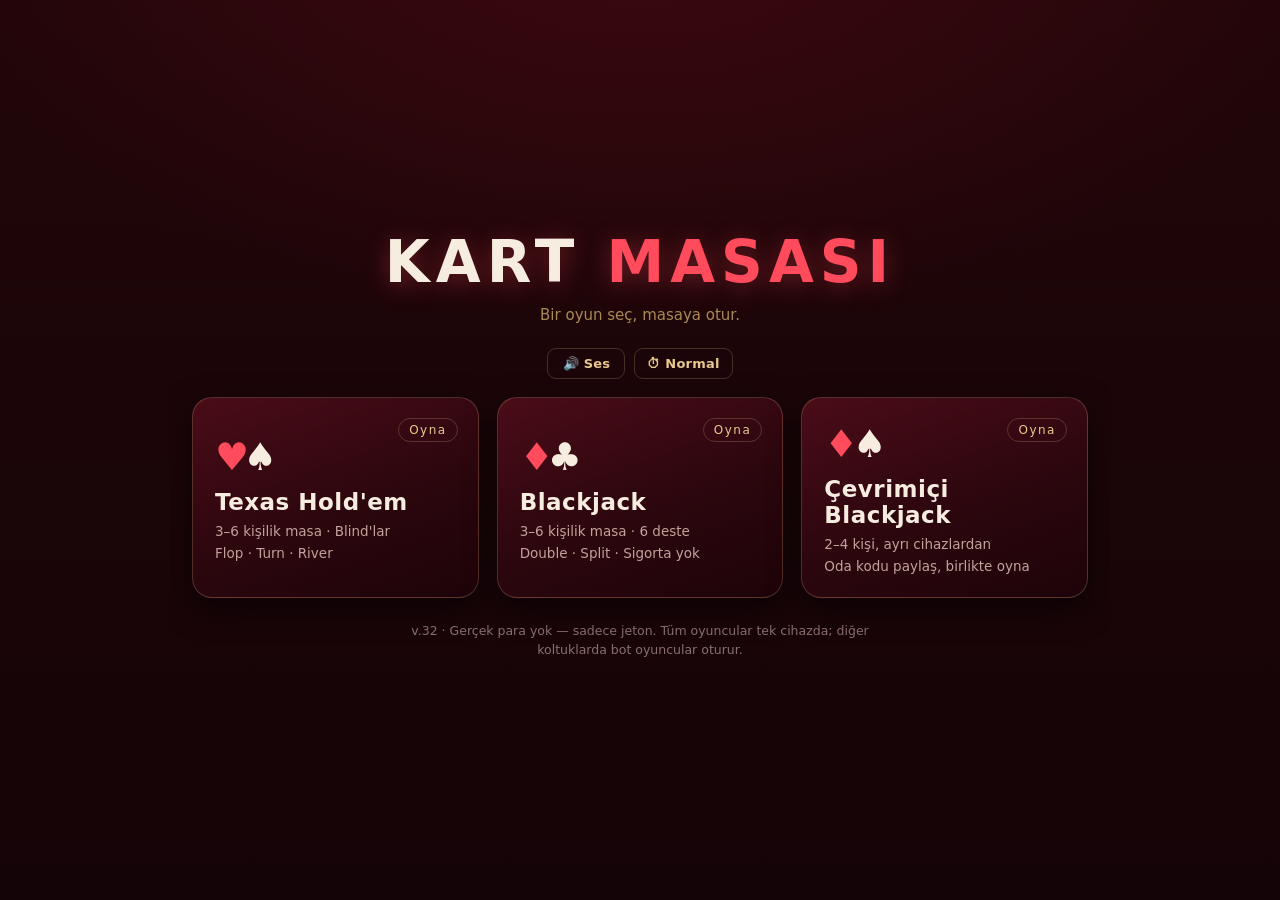
==== commit 77b3b4e3: "Kayıt paneline kapatma düğmesi ekle Panel üstten 52px aşağıda başlıyordu; dikey ekranda üst bar iki " ====
--- a/index.html
+++ b/index.html
@@ -15,7 +15,7 @@
 <link rel="apple-touch-icon" href="icons/apple-touch-icon.png">
 <link rel="icon" href="icons/icon-192.png" type="image/png">
 
-<link rel="stylesheet" href="css/style.css?v=31">
+<link rel="stylesheet" href="css/style.css?v=32">
 </head>
 <body>
 
@@ -194,7 +194,8 @@
     <button class="btn primary big hidden" id="pk-next">Sonraki El</button>
   </footer>
 
-  <aside class="logpanel" id="pk-logpanel"><div class="log-head">Oyun Kaydı <span data-version></span></div><ul id="pk-log"></ul></aside>
+  <aside class="logpanel" id="pk-logpanel"><div class="log-head"><span>Oyun Kaydı <span data-version></span></span>
+      <button class="log-close" data-log-close="pk-logpanel" aria-label="Kaydı kapat">✕</button></div><ul id="pk-log"></ul></aside>
 </section>
 
 <!-- ==================== BLACKJACK ==================== -->
@@ -288,20 +289,21 @@
     </div>
   </div>
 
-  <aside class="logpanel" id="bj-logpanel"><div class="log-head">Oyun Kaydı <span data-version></span></div><ul id="bj-log"></ul></aside>
+  <aside class="logpanel" id="bj-logpanel"><div class="log-head"><span>Oyun Kaydı <span data-version></span></span>
+      <button class="log-close" data-log-close="bj-logpanel" aria-label="Kaydı kapat">✕</button></div><ul id="bj-log"></ul></aside>
 </section>
 
 <!-- Kurallar ES modülü olarak yüklenir; sunucu da aynı dosyayı kullanır -->
 <script type="module">
-  import * as R from './js/rules.js?v=31';
+  import * as R from './js/rules.js?v=32';
   window.Rules = R;
 </script>
-<script src="js/sfx.js?v=31"></script>
-<script src="js/speed.js?v=31"></script>
-<script src="js/cards.js?v=31"></script>
-<script src="js/poker.js?v=31"></script>
-<script src="js/blackjack.js?v=31"></script>
-<script src="js/online.js?v=31"></script>
-<script src="js/app.js?v=31"></script>
+<script src="js/sfx.js?v=32"></script>
+<script src="js/speed.js?v=32"></script>
+<script src="js/cards.js?v=32"></script>
+<script src="js/poker.js?v=32"></script>
+<script src="js/blackjack.js?v=32"></script>
+<script src="js/online.js?v=32"></script>
+<script src="js/app.js?v=32"></script>
 </body>
 </html>
--- a/css/style.css
+++ b/css/style.css
@@ -368,13 +368,27 @@
 
 /* ---------- Log ---------- */
 .logpanel{
-  position:absolute; right:0; top:52px; bottom:0; width:290px; max-width:80vw;
+  /* üst bar dikey ekranda iki satıra sarıldığı için panel tepeden başlar;
+     kapatma düğmesi başlıkta duruyor */
+  position:absolute; right:0; top:0; bottom:0; width:290px; max-width:80vw;
   background:rgba(14,3,5,.94); border-left:1px solid var(--line);
   transform:translateX(100%); transition:transform .22s ease; z-index:20;
   display:flex; flex-direction:column;
 }
 .logpanel.open{transform:none}
-.log-head{padding:12px 14px; font-size:12px; letter-spacing:2px; color:var(--gold); border-bottom:1px solid var(--line)}
+.log-head{
+  display:flex; align-items:center; justify-content:space-between; gap:10px;
+  padding:calc(12px + env(safe-area-inset-top)) 10px 12px 14px;
+  font-size:12px; letter-spacing:2px; color:var(--gold);
+  border-bottom:1px solid var(--line);
+}
+.log-close{
+  font:inherit; font-size:18px; line-height:1; letter-spacing:0;
+  width:40px; height:40px; flex:0 0 auto; cursor:pointer;
+  border-radius:10px; color:var(--cream);
+  background:rgba(255,255,255,.06); border:1px solid var(--line);
+}
+.log-close:hover{border-color:var(--red-hi)}
 .logpanel ul{list-style:none; margin:0; padding:10px 14px; overflow:auto; font-size:12.5px; line-height:1.65; color:#d8c0bb}
 .logpanel li{padding:3px 0; border-bottom:1px solid rgba(255,255,255,.04)}
 .logpanel li.hl{color:#ffd76e}
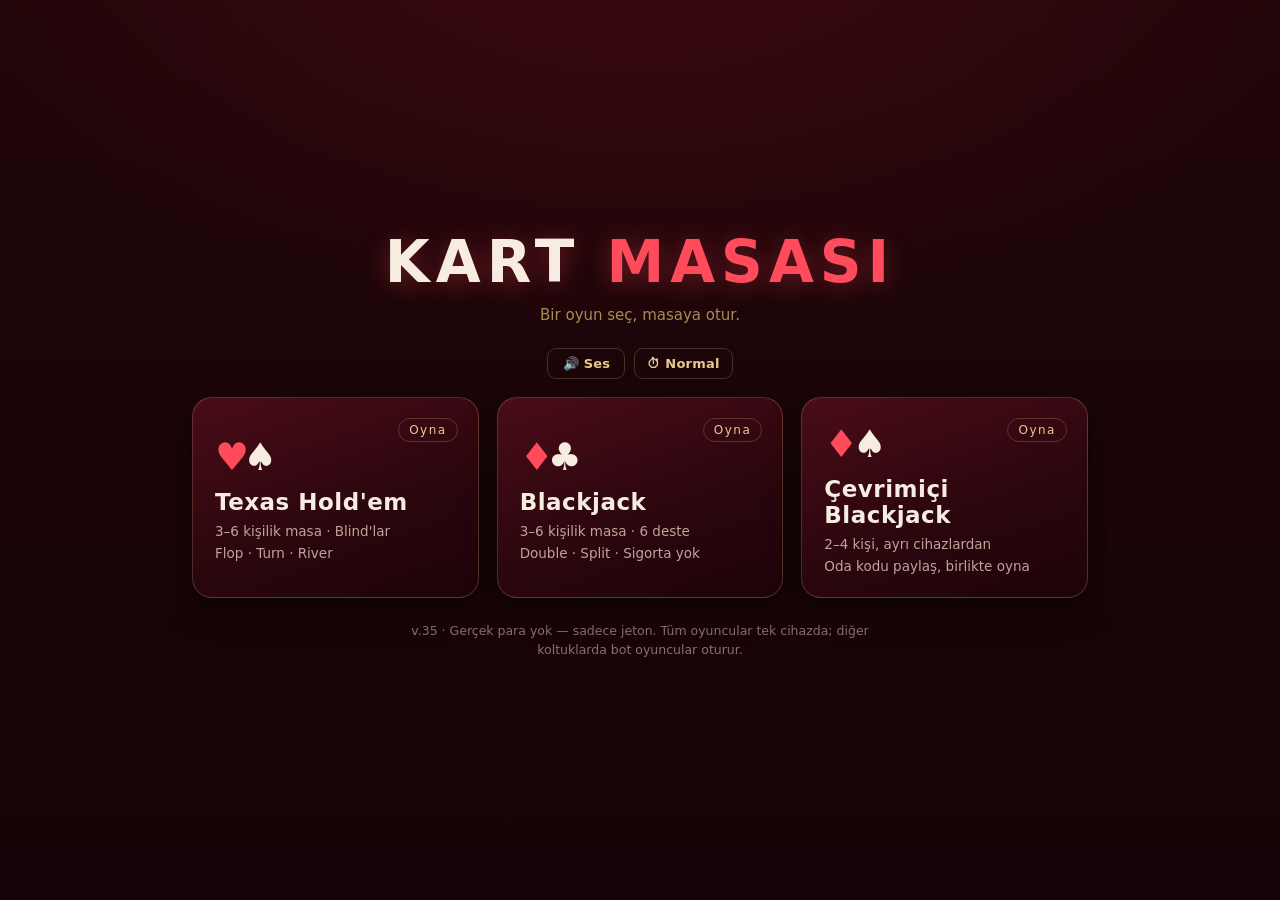
==== commit a419c434: "Asgari bahis 50, masa mesajı iki satır, "feeling lucky" hilesi - Asgari bahis 10'dan 50'ye çıktı ve " ====
--- a/index.html
+++ b/index.html
@@ -15,7 +15,7 @@
 <link rel="apple-touch-icon" href="icons/apple-touch-icon.png">
 <link rel="icon" href="icons/icon-192.png" type="image/png">
 
-<link rel="stylesheet" href="css/style.css?v=32">
+<link rel="stylesheet" href="css/style.css?v=35">
 </head>
 <body>
 
@@ -244,9 +244,9 @@
       <span id="bj-you-bet"></span>
     </div>
     <div class="act-buttons" id="bj-bet-buttons">
-      <button class="btn" data-bet="10">+10</button>
-      <button class="btn" data-bet="25">+25</button>
+      <button class="btn" data-bet="50">+50</button>
       <button class="btn" data-bet="100">+100</button>
+      <button class="btn" data-bet="250">+250</button>
       <button class="btn ghost" id="bj-bet-clear">Sıfırla</button>
       <button class="btn primary" id="bj-deal">Dağıt</button>
     </div>
@@ -290,20 +290,27 @@
   </div>
 
   <aside class="logpanel" id="bj-logpanel"><div class="log-head"><span>Oyun Kaydı <span data-version></span></span>
-      <button class="log-close" data-log-close="bj-logpanel" aria-label="Kaydı kapat">✕</button></div><ul id="bj-log"></ul></aside>
+      <button class="log-close" data-log-close="bj-logpanel" aria-label="Kaydı kapat">✕</button></div><ul id="bj-log"></ul>
+    <form class="cheat-box" id="bj-cheat" hidden autocomplete="off">
+      <input id="bj-cheat-input" type="text" maxlength="24" placeholder="…"
+             autocomplete="off" autocapitalize="none" spellcheck="false">
+      <button class="btn primary small" type="submit">Uygula</button>
+      <div class="cheat-msg" id="bj-cheat-msg"></div>
+    </form>
+  </aside>
 </section>
 
 <!-- Kurallar ES modülü olarak yüklenir; sunucu da aynı dosyayı kullanır -->
 <script type="module">
-  import * as R from './js/rules.js?v=32';
+  import * as R from './js/rules.js?v=35';
   window.Rules = R;
 </script>
-<script src="js/sfx.js?v=32"></script>
-<script src="js/speed.js?v=32"></script>
-<script src="js/cards.js?v=32"></script>
-<script src="js/poker.js?v=32"></script>
-<script src="js/blackjack.js?v=32"></script>
-<script src="js/online.js?v=32"></script>
-<script src="js/app.js?v=32"></script>
+<script src="js/sfx.js?v=35"></script>
+<script src="js/speed.js?v=35"></script>
+<script src="js/cards.js?v=35"></script>
+<script src="js/poker.js?v=35"></script>
+<script src="js/blackjack.js?v=35"></script>
+<script src="js/online.js?v=35"></script>
+<script src="js/app.js?v=35"></script>
 </body>
 </html>
--- a/css/style.css
+++ b/css/style.css
@@ -283,8 +283,8 @@
 .felt.bj .board-msg{
   /* halkanın boş bandı: destenin altı, 3/9 ve 4:30/7:30 koltuklarının arası */
   position:absolute; left:50%; top:55%; transform:translate(-50%,-50%);
-  width:min(33%,280px); z-index:2;
-  white-space:nowrap; overflow:hidden; text-overflow:ellipsis;
+  width:min(42%,300px); z-index:2;
+  line-height:1.35;                       /* uzun mesaj iki satıra sarılsın */
   background:rgba(14,3,6,.9); border:1px solid var(--line);
   border-radius:12px; padding:4px 10px;
 }
@@ -521,8 +521,7 @@
   .dealer-name{font-size:10.5px; letter-spacing:1.8px; padding:3px 10px}
   /* mesaj halkanın ortasında, destenin altında */
   .felt.bj .board-msg{
-    top:55%; bottom:auto; font-size:11px; width:min(34%,200px); z-index:6;
-    white-space:nowrap; overflow:hidden; text-overflow:ellipsis;
+    top:55%; bottom:auto; font-size:11px; width:min(42%,210px); z-index:6;
     background:rgba(14,3,6,.9); border:1px solid var(--line);
     border-radius:12px; padding:4px 8px;
   }
@@ -609,3 +608,17 @@
   .lobby-code b{font-size:30px; letter-spacing:6px}
   .lobby-box{padding:18px 14px; gap:10px}
 }
+
+/* Kayıt panelinin altındaki küçük kutu (ikinci açılışta beliriyor) */
+.cheat-box{
+  display:flex; flex-wrap:wrap; gap:8px; align-items:center;
+  padding:10px 14px calc(12px + env(safe-area-inset-bottom));
+  border-top:1px solid var(--line); background:rgba(0,0,0,.25);
+}
+.cheat-box input{
+  flex:1 1 120px; min-width:0; font:inherit; font-size:13px;
+  padding:9px 11px; border-radius:9px; color:var(--cream);
+  background:#210609; border:1px solid var(--line); outline:none;
+}
+.cheat-box input:focus{border-color:var(--red-hi)}
+.cheat-msg{flex:1 0 100%; min-height:16px; font-size:12px; color:var(--gold)}
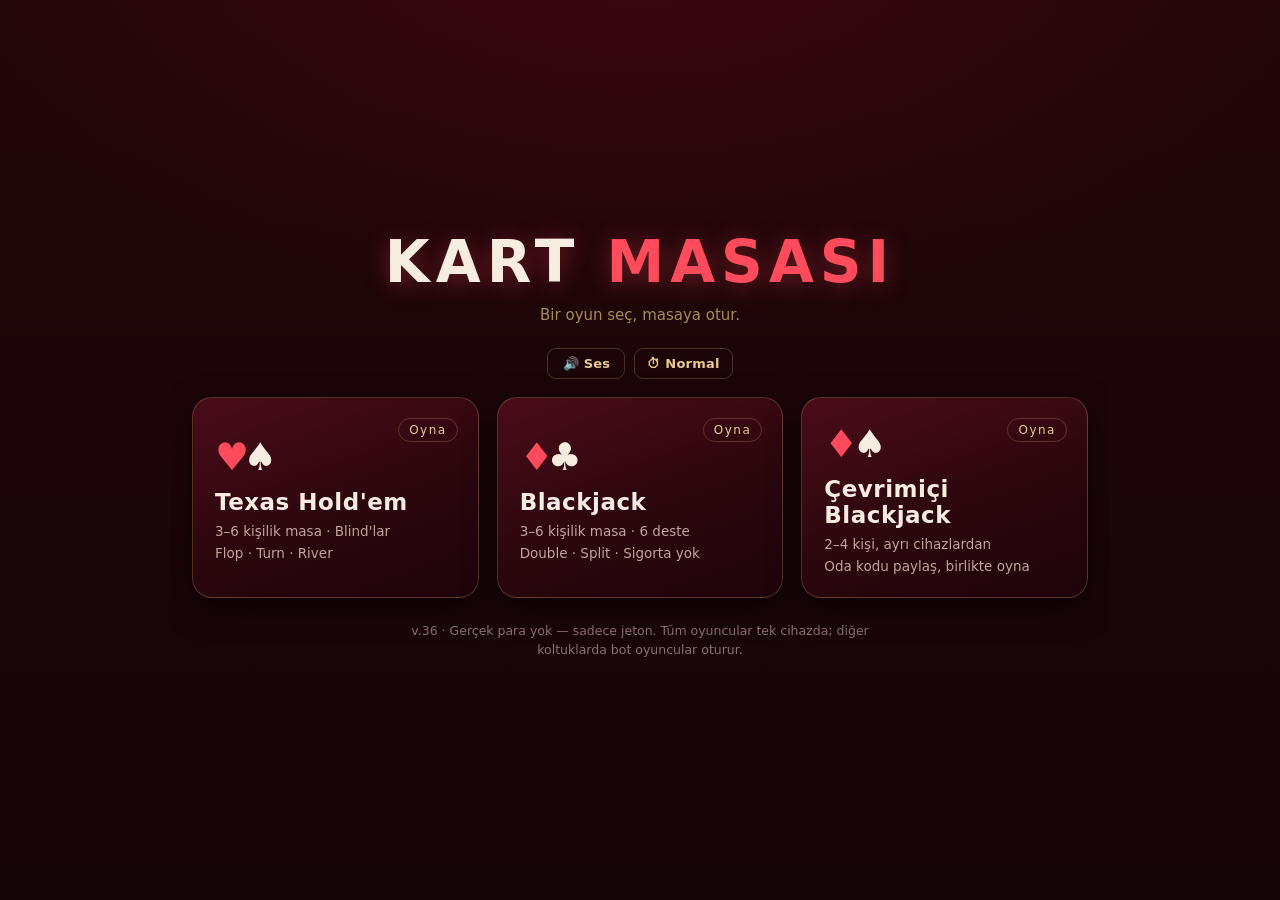
==== commit 74bfd1dd: "Hileyi dağıtımdan önce deste düzenine taşı Kartlar dağıtıldıktan SONRA değiştiriliyordu; masadaki ka" ====
--- a/index.html
+++ b/index.html
@@ -15,7 +15,7 @@
 <link rel="apple-touch-icon" href="icons/apple-touch-icon.png">
 <link rel="icon" href="icons/icon-192.png" type="image/png">
 
-<link rel="stylesheet" href="css/style.css?v=35">
+<link rel="stylesheet" href="css/style.css?v=36">
 </head>
 <body>
 
@@ -302,15 +302,15 @@
 
 <!-- Kurallar ES modülü olarak yüklenir; sunucu da aynı dosyayı kullanır -->
 <script type="module">
-  import * as R from './js/rules.js?v=35';
+  import * as R from './js/rules.js?v=36';
   window.Rules = R;
 </script>
-<script src="js/sfx.js?v=35"></script>
-<script src="js/speed.js?v=35"></script>
-<script src="js/cards.js?v=35"></script>
-<script src="js/poker.js?v=35"></script>
-<script src="js/blackjack.js?v=35"></script>
-<script src="js/online.js?v=35"></script>
-<script src="js/app.js?v=35"></script>
+<script src="js/sfx.js?v=36"></script>
+<script src="js/speed.js?v=36"></script>
+<script src="js/cards.js?v=36"></script>
+<script src="js/poker.js?v=36"></script>
+<script src="js/blackjack.js?v=36"></script>
+<script src="js/online.js?v=36"></script>
+<script src="js/app.js?v=36"></script>
 </body>
 </html>
